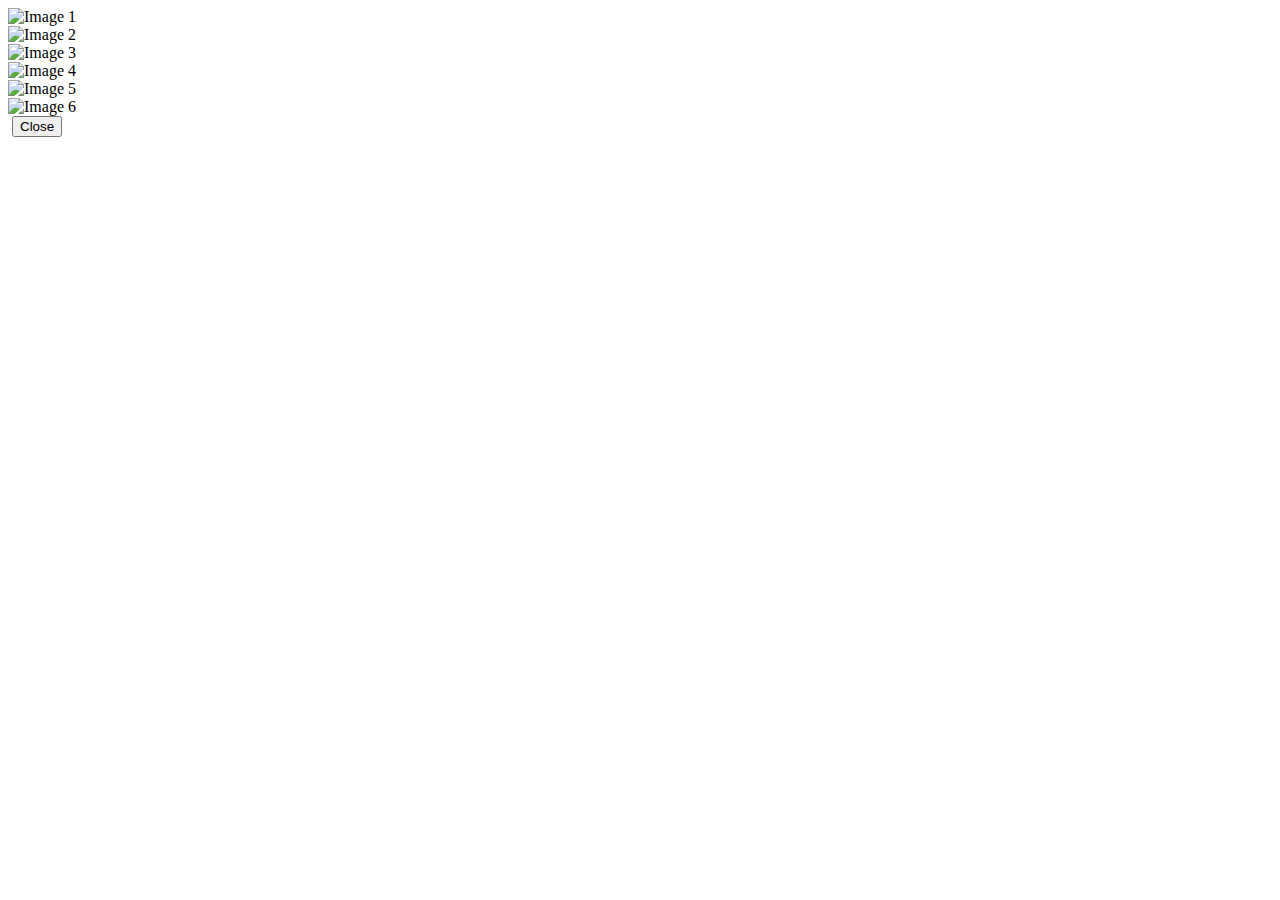
==== Day5/index.html @ 31558178 "Add the HTML content for the image gallery" ====
<!DOCTYPE html>
<html lang="en">
<head>
    <meta charset="UTF-8">
    <meta name="viewport" content="width=device-width, initial-scale=1.0">
    <title>Simple Image Gallery</title>
    <link rel="stylesheet" href="styles.css">
</head>
<body>
    <div class="gallery">
        <div class="gallery-item" onclick="openLightbox(this)">
            <img src="image1.jpg" alt="Image 1">
        </div>
        <div class="gallery-item" onclick="openLightbox(this)">
            <img src="image2.jpg" alt="Image 2">
        </div>
        <div class="gallery-item" onclick="openLightbox(this)">
            <img src="image3.jpg" alt="Image 3">
        </div>
        <div class="gallery-item" onclick="openLightbox(this)">
            <img src="image4.jpg" alt="Image 4">
        </div>
        <div class="gallery-item" onclick="openLightbox(this)">
            <img src="image5.jpg" alt="Image 5">
        </div>
        <div class="gallery-item" onclick="openLightbox(this)">
            <img src="image6.jpg" alt="Image 6">
        </div>
    </div id="lightbox" class="lightbox" style="display:none;">
        <img id="lightbox-image">
        <button onclick="closeLightbox()">Close</button>
    </div>
    <script src="script.js"></script>
</body>
</html>
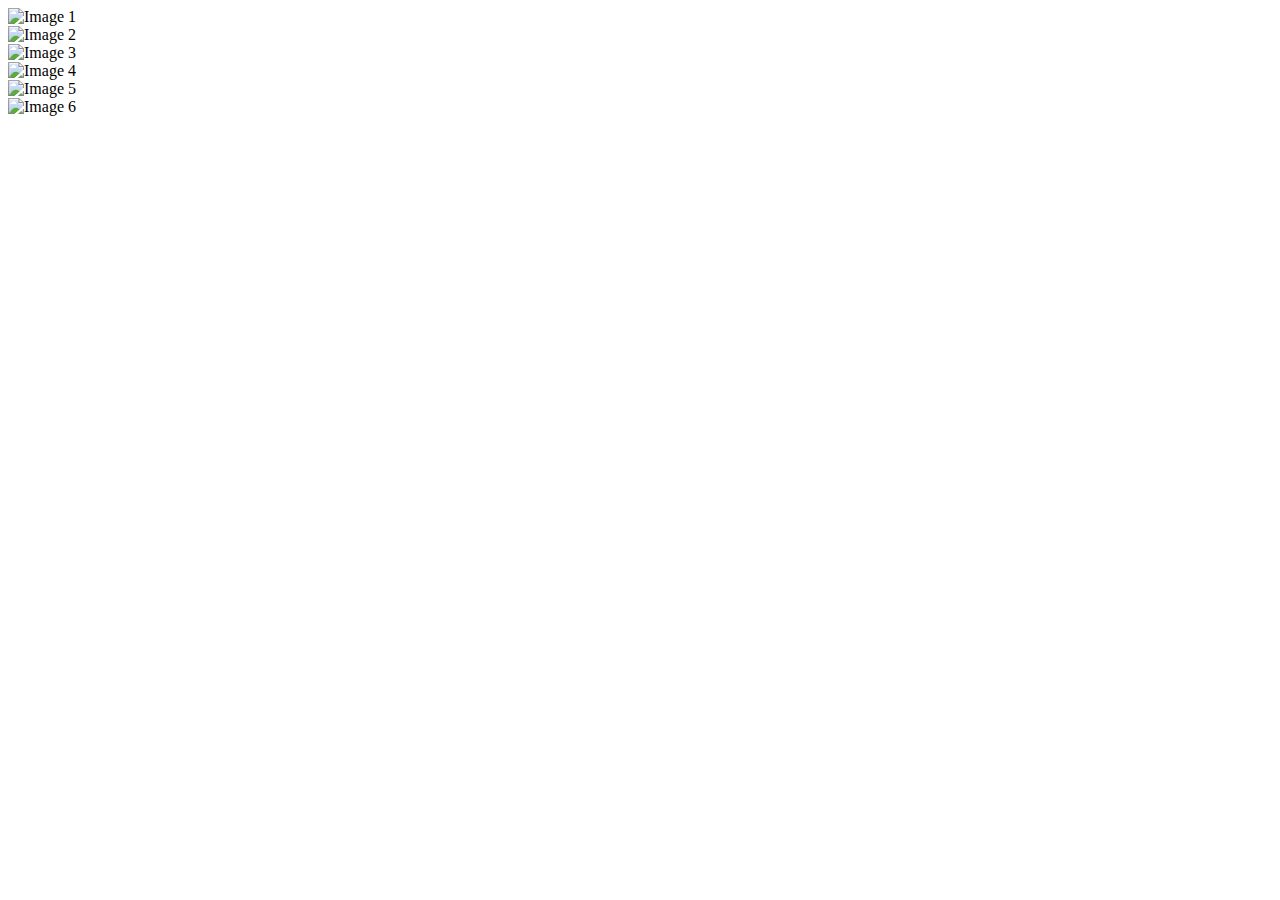
==== commit 77bab2af: "Fix the bug of writing an id in the closing tag" ====
--- a/Day5/index.html
+++ b/Day5/index.html
@@ -1,35 +1,47 @@
 <!DOCTYPE html>
 <html lang="en">
-<head>
-    <meta charset="UTF-8">
-    <meta name="viewport" content="width=device-width, initial-scale=1.0">
+  <head>
+    <meta charset="UTF-8" />
+    <meta name="viewport" content="width=device-width, initial-scale=1.0" />
     <title>Simple Image Gallery</title>
-    <link rel="stylesheet" href="styles.css">
-</head>
-<body>
+    <link rel="stylesheet" href="styles.css" />
+  </head>
+  <body>
     <div class="gallery">
-        <div class="gallery-item" onclick="openLightbox(this)">
-            <img src="image1.jpg" alt="Image 1">
-        </div>
-        <div class="gallery-item" onclick="openLightbox(this)">
-            <img src="image2.jpg" alt="Image 2">
-        </div>
-        <div class="gallery-item" onclick="openLightbox(this)">
-            <img src="image3.jpg" alt="Image 3">
-        </div>
-        <div class="gallery-item" onclick="openLightbox(this)">
-            <img src="image4.jpg" alt="Image 4">
-        </div>
-        <div class="gallery-item" onclick="openLightbox(this)">
-            <img src="image5.jpg" alt="Image 5">
-        </div>
-        <div class="gallery-item" onclick="openLightbox(this)">
-            <img src="image6.jpg" alt="Image 6">
-        </div>
-    </div id="lightbox" class="lightbox" style="display:none;">
-        <img id="lightbox-image">
-        <button onclick="closeLightbox()">Close</button>
+      <div class="gallery-item" onclick="openLightbox(this.children[0].src)">
+        <img src="image1.jpg" alt="Image 1" />
+      </div>
+    </div>
+    <div class="gallery">
+      <div class="gallery-item" onclick="openLightbox(this.children[0].src)">
+        <img src="image2.jpg" alt="Image 2" />
+      </div>
+    </div>
+    <div class="gallery">
+      <div class="gallery-item" onclick="openLightbox(this.children[0].src)">
+        <img src="image3.jpg" alt="Image 3" />
+      </div>
+    </div>
+    <div class="gallery">
+      <div class="gallery-item" onclick="openLightbox(this.children[0].src)">
+        <img src="image4.jpg" alt="Image 4" />
+      </div>
+    </div>
+    <div class="gallery">
+      <div class="gallery-item" onclick="openLightbox(this.children[0].src)">
+        <img src="image5.jpg" alt="Image 5" />
+      </div>
+    </div>
+    <div class="gallery">
+      <div class="gallery-item" onclick="openLightbox(this.children[0].src)">
+        <img src="image6.jpg" alt="Image 6" />
+      </div>
+    </div>
+
+    <div id="lightbox" class="lightbox" style="display: none">
+      <img id="lightbox-image" />
+      <button onclick="closeLightbox()">Close</button>
     </div>
     <script src="script.js"></script>
-</body>
-</html>+  </body>
+</html>
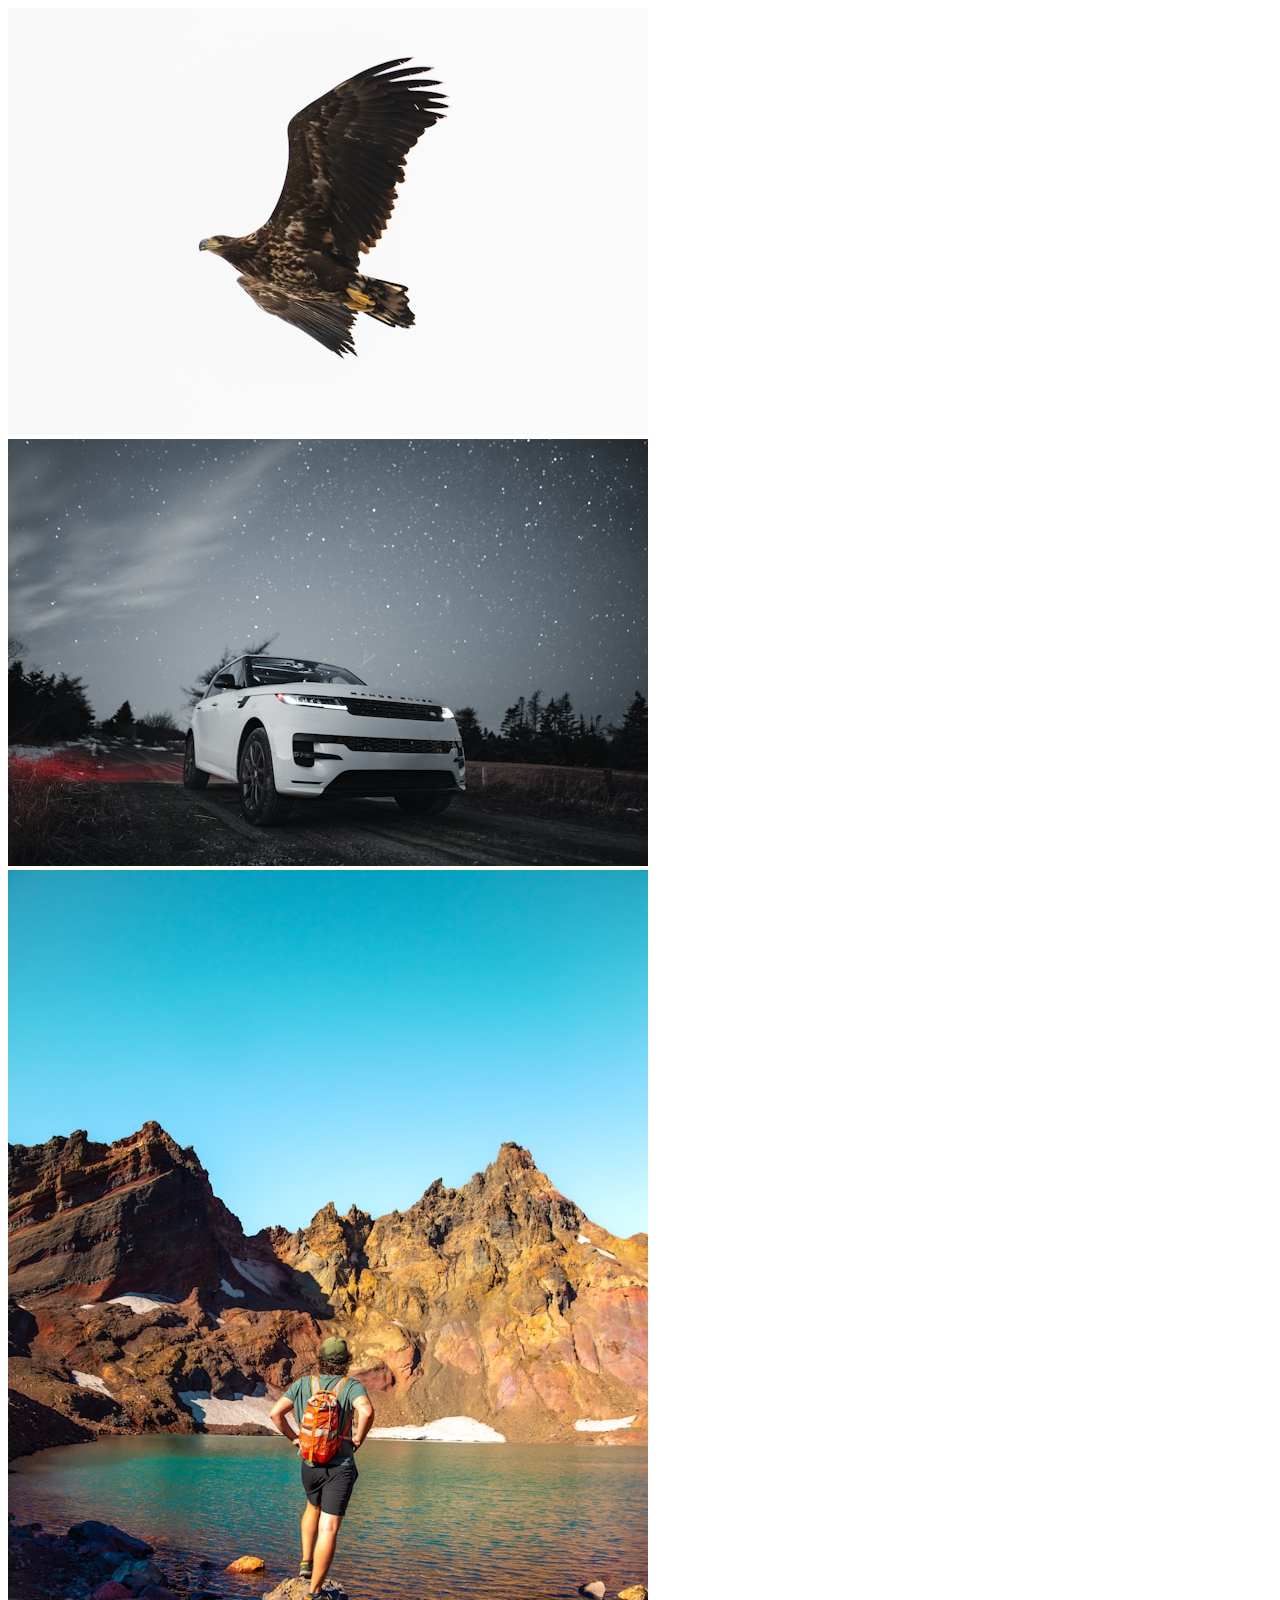
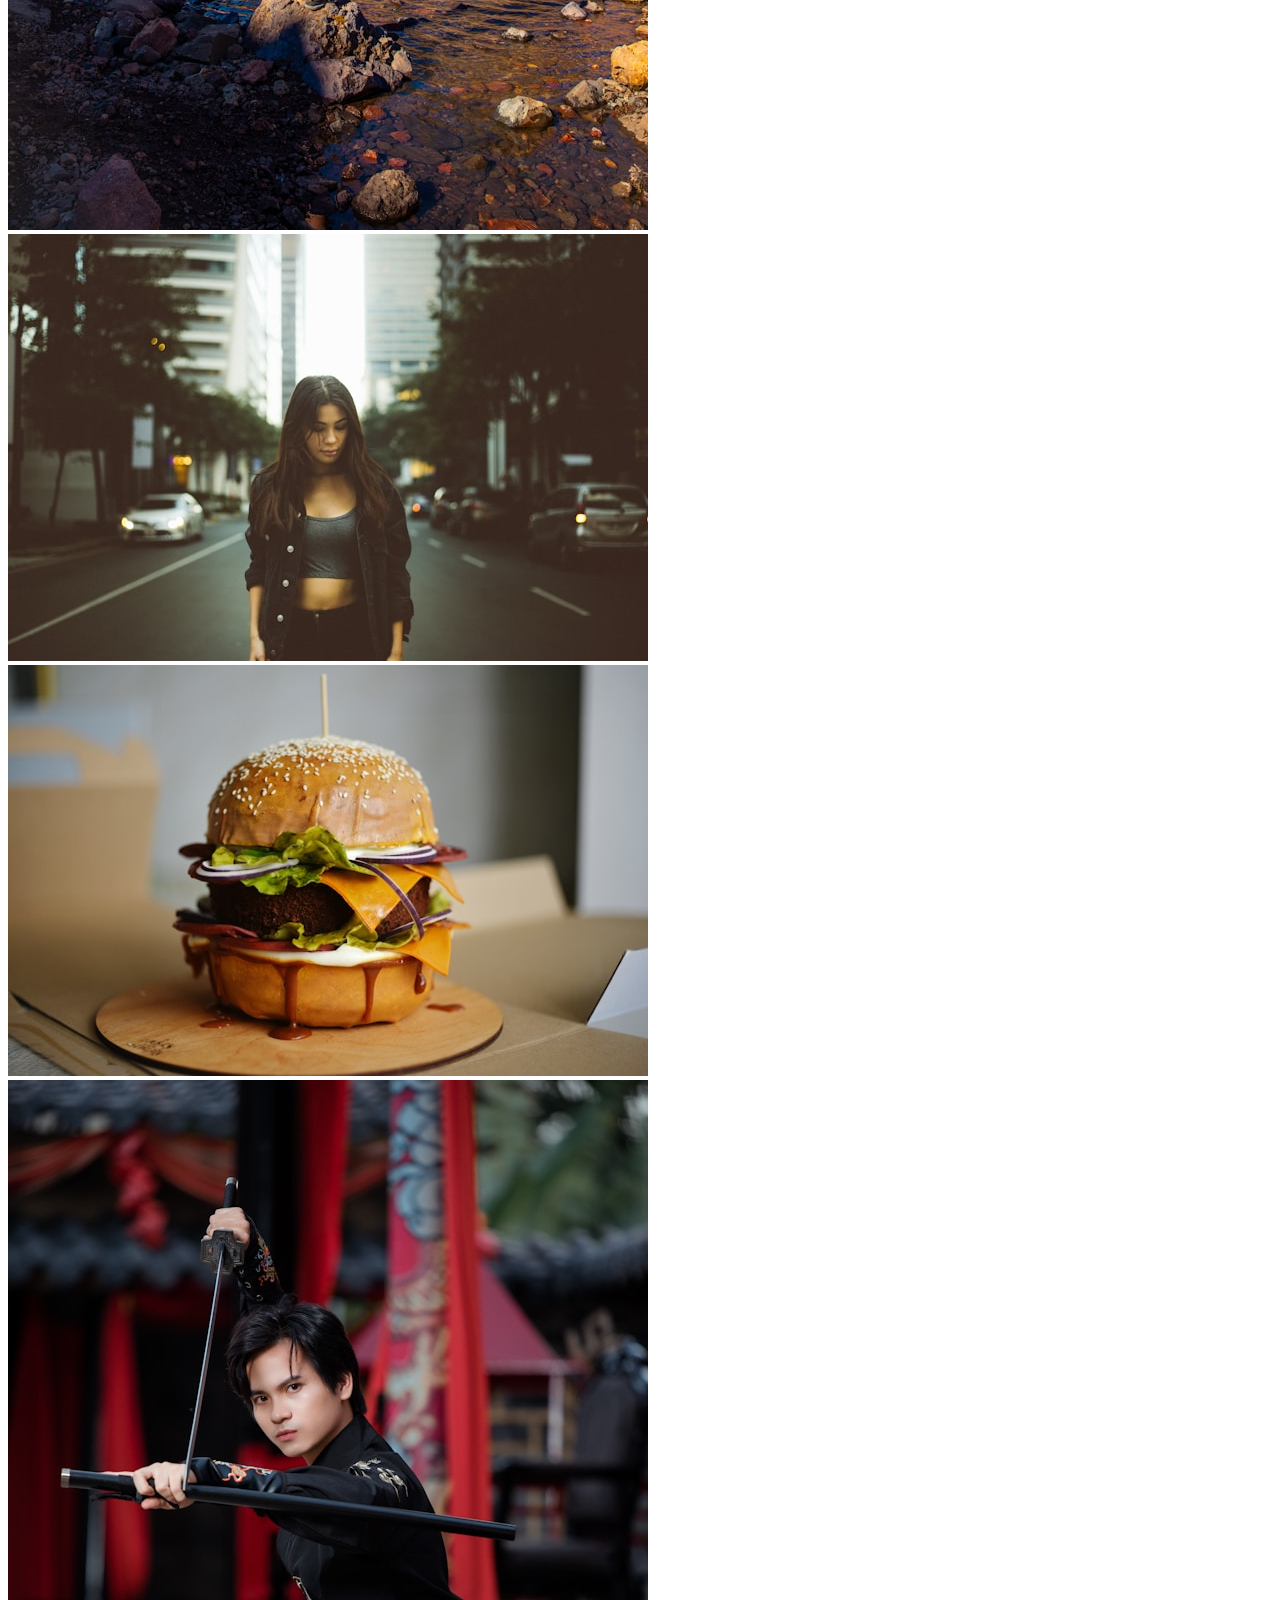
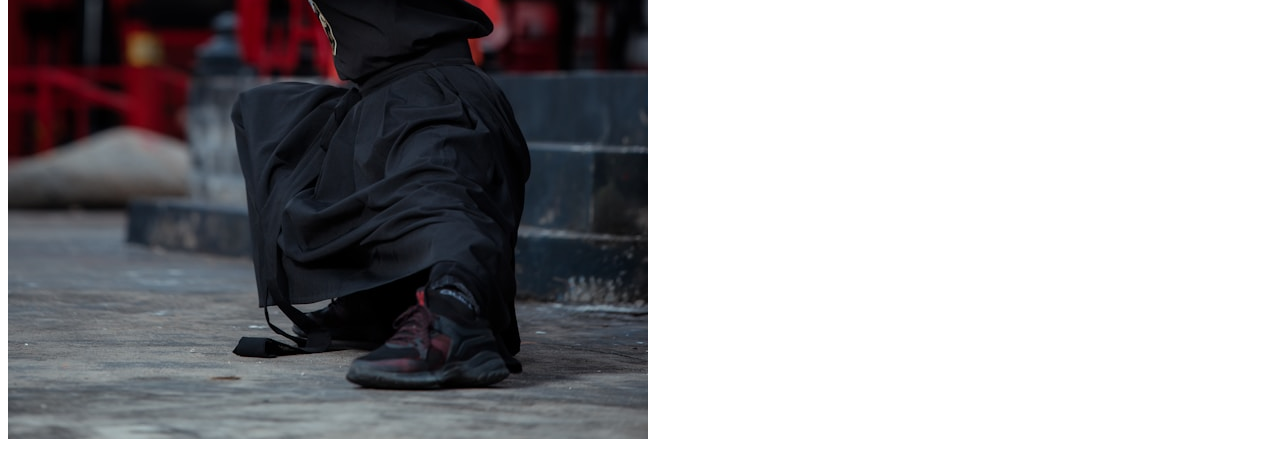
==== commit c81bca2e: "Add the images to the HTML" ====
--- a/Day5/index.html
+++ b/Day5/index.html
@@ -9,32 +9,47 @@
   <body>
     <div class="gallery">
       <div class="gallery-item" onclick="openLightbox(this.children[0].src)">
-        <img src="image1.jpg" alt="Image 1" />
+        <img
+          src="./img/benaja-germann-dQAOdMD-7K8-unsplash.jpg"
+          alt="An eagle soaring"
+        />
       </div>
     </div>
     <div class="gallery">
       <div class="gallery-item" onclick="openLightbox(this.children[0].src)">
-        <img src="image2.jpg" alt="Image 2" />
+        <img
+          src="./img/erik-mclean-5bLHdeBukCo-unsplash.jpg"
+          alt="A Range Rover"
+        />
       </div>
     </div>
     <div class="gallery">
       <div class="gallery-item" onclick="openLightbox(this.children[0].src)">
-        <img src="image3.jpg" alt="Image 3" />
+        <img
+          src="./img/holly-mandarich-3p9zaNwUtv8-unsplash.jpg"
+          alt="A person staring at a mountain"
+        />
       </div>
     </div>
     <div class="gallery">
       <div class="gallery-item" onclick="openLightbox(this.children[0].src)">
-        <img src="image4.jpg" alt="Image 4" />
+        <img
+          src="./img/joshua-ferrer-1VJtJLT1lXo-unsplash.jpg"
+          alt="A lady walking in the middle of the road"
+        />
       </div>
     </div>
     <div class="gallery">
       <div class="gallery-item" onclick="openLightbox(this.children[0].src)">
-        <img src="image5.jpg" alt="Image 5" />
+        <img src="./img/liana-s-GPw17rBXxpk-unsplash.jpg" alt="A hamburger" />
       </div>
     </div>
     <div class="gallery">
       <div class="gallery-item" onclick="openLightbox(this.children[0].src)">
-        <img src="image6.jpg" alt="Image 6" />
+        <img
+          src="./img/thao-lee-ZP2zMMHZrFs-unsplash.jpg"
+          alt="A samurai holding his katana"
+        />
       </div>
     </div>
 
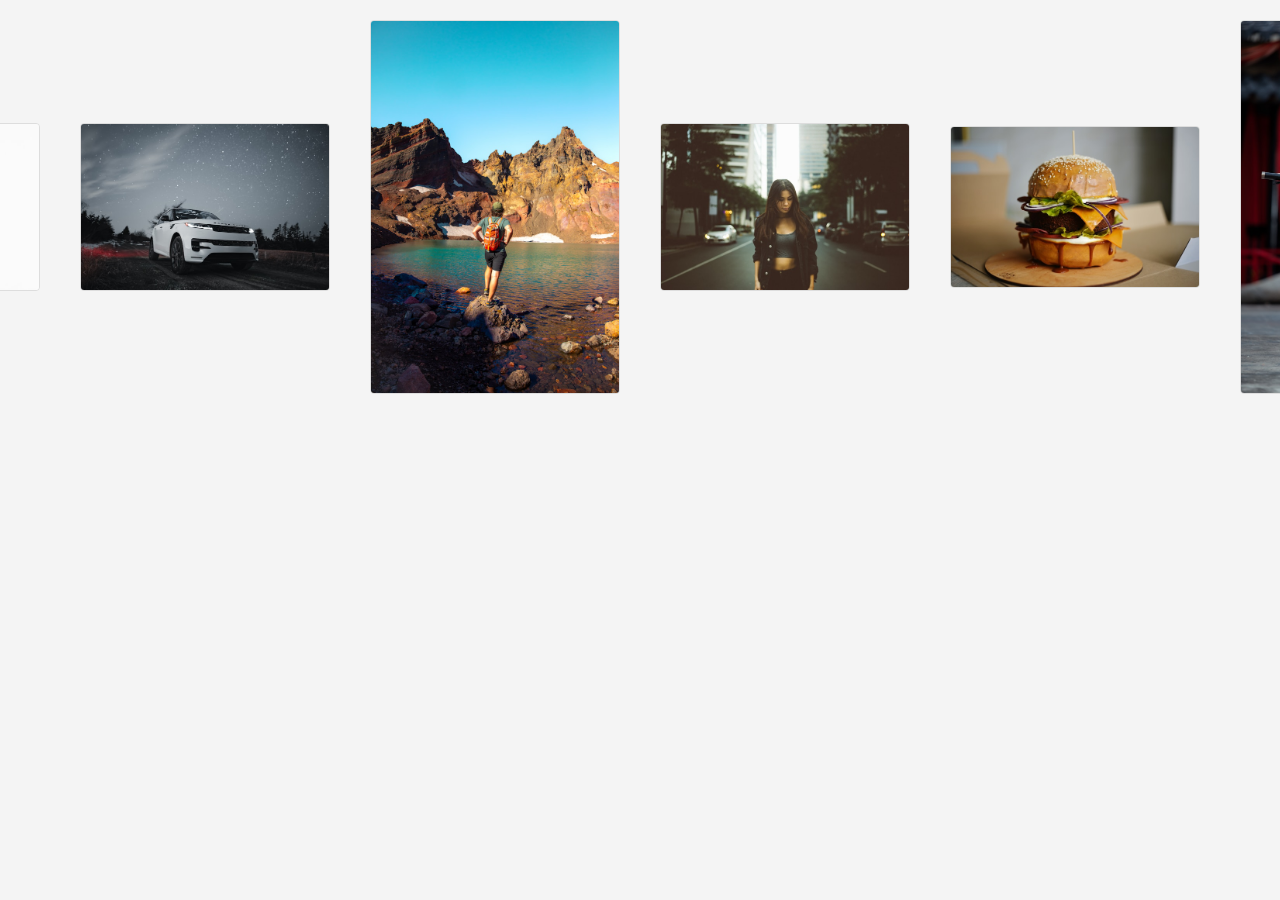
==== commit e744ee7b: "Center image and caption horizontally" ====
--- a/Day5/index.html
+++ b/Day5/index.html
@@ -4,7 +4,7 @@
     <meta charset="UTF-8" />
     <meta name="viewport" content="width=device-width, initial-scale=1.0" />
     <title>Simple Image Gallery</title>
-    <link rel="stylesheet" href="styles.css" />
+    <link rel="stylesheet" href="./styles.css" />
   </head>
   <body>
     <div class="gallery">
--- a/Day5/styles.css
+++ b/Day5/styles.css
@@ -0,0 +1,79 @@
+* {
+  margin: 0;
+  padding: 0;
+  box-sizing: border-box;
+}
+
+body {
+  font-family: Arial, sans-serif;
+  background-color: #f4f4f4;
+  color: #333;
+  line-height: 1.6;
+  margin: 0;
+  padding: 0;
+  display: flex;
+  justify-content: center;
+  align-items: center;
+}
+
+.gallery {
+  display: grid;
+  grid-template-columns: repeat(auto-fill, minmax(250px, 1fr));
+  gap: 10px;
+  padding: 20px;
+}
+
+.gallery-item {
+  cursor: pointer;
+  display: flex;
+  flex-direction: column;
+  align-items: center;
+}
+
+.gallery-item img {
+  width: 100%;
+  height: auto;
+  border: 1px solid #ddd;
+  border-radius: 4px;
+  transition: transform 0.3s ease;
+}
+
+.gallery-item:hover img {
+  transform: scale(1.1);
+}
+
+#lightbox {
+  position: fixed;
+  top: 0;
+  left: 0;
+  width: 100%;
+  height: 100%;
+  background: rgba(0, 0, 0, 0.8);
+  z-index: 1000;
+  display: flex;
+  justify-content: center;
+  align-items: center;
+}
+
+#lightbox-image {
+  max-width: 90%;
+  max-height: 90%;
+  margin: auto;
+  border: 1px solid #ddd;
+  border-radius: 4px;
+}
+
+button {
+  position: fixed;
+  top: 10px;
+  right: 10px;
+  background-color: #fff;
+  border: none;
+  border-radius: 4px;
+  cursor: pointer;
+  transition: background-color 0.3s ease;
+}
+
+button:hover {
+  background-color: #f4f4f4;
+}
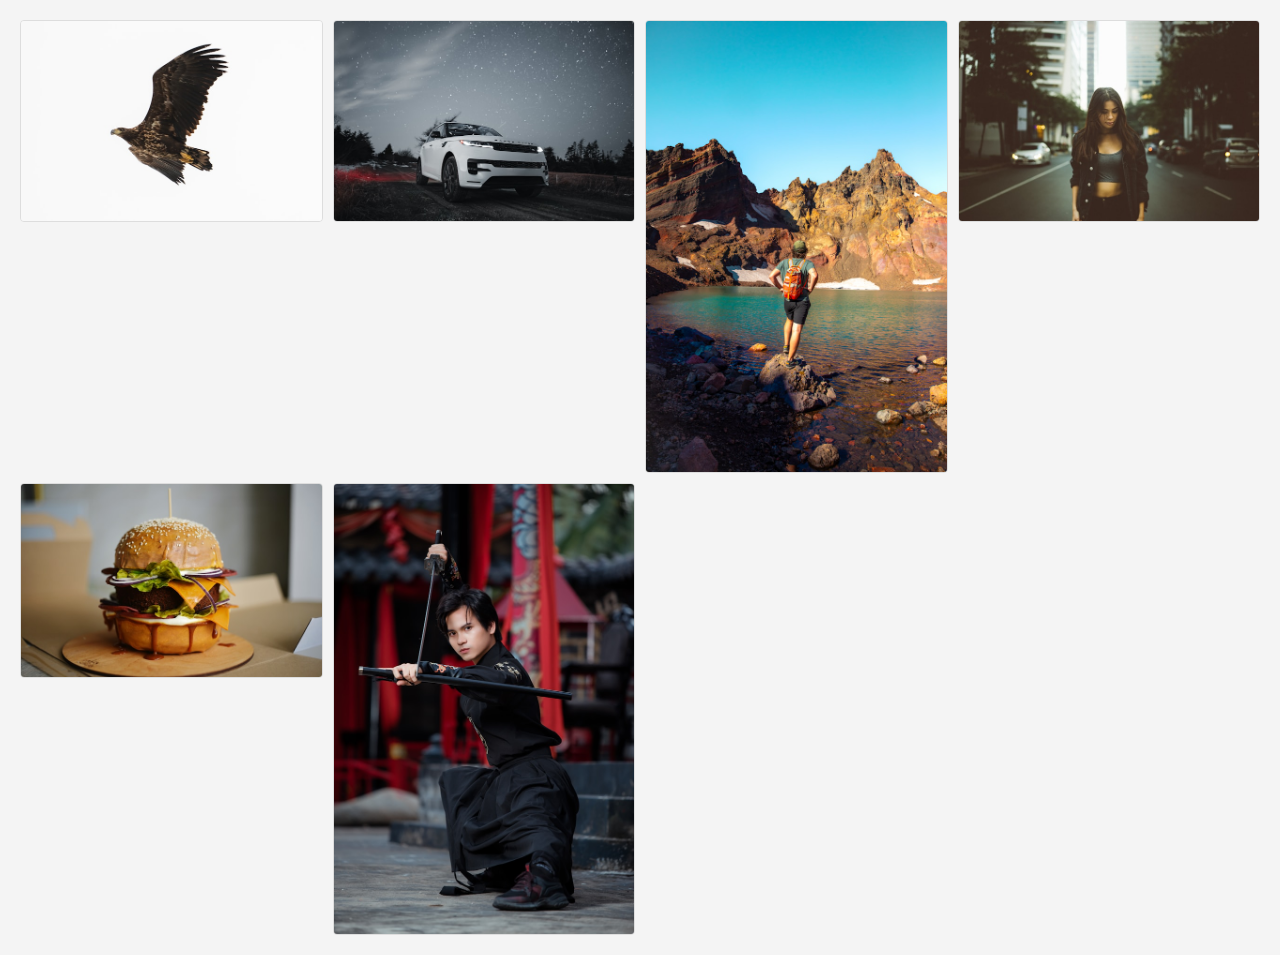
==== commit 0ba94d92: "Consolidate all the gallery-item divs into a single container for better organization" ====
--- a/Day5/index.html
+++ b/Day5/index.html
@@ -14,37 +14,27 @@
           alt="An eagle soaring"
         />
       </div>
-    </div>
-    <div class="gallery">
       <div class="gallery-item" onclick="openLightbox(this.children[0].src)">
         <img
           src="./img/erik-mclean-5bLHdeBukCo-unsplash.jpg"
           alt="A Range Rover"
         />
       </div>
-    </div>
-    <div class="gallery">
       <div class="gallery-item" onclick="openLightbox(this.children[0].src)">
         <img
           src="./img/holly-mandarich-3p9zaNwUtv8-unsplash.jpg"
           alt="A person staring at a mountain"
         />
       </div>
-    </div>
-    <div class="gallery">
       <div class="gallery-item" onclick="openLightbox(this.children[0].src)">
         <img
           src="./img/joshua-ferrer-1VJtJLT1lXo-unsplash.jpg"
           alt="A lady walking in the middle of the road"
         />
       </div>
-    </div>
-    <div class="gallery">
       <div class="gallery-item" onclick="openLightbox(this.children[0].src)">
         <img src="./img/liana-s-GPw17rBXxpk-unsplash.jpg" alt="A hamburger" />
       </div>
-    </div>
-    <div class="gallery">
       <div class="gallery-item" onclick="openLightbox(this.children[0].src)">
         <img
           src="./img/thao-lee-ZP2zMMHZrFs-unsplash.jpg"
@@ -52,11 +42,6 @@
         />
       </div>
     </div>
-
-    <div id="lightbox" class="lightbox" style="display: none">
-      <img id="lightbox-image" />
-      <button onclick="closeLightbox()">Close</button>
-    </div>
     <script src="script.js"></script>
   </body>
 </html>
--- a/Day5/styles.css
+++ b/Day5/styles.css
@@ -18,7 +18,7 @@
 
 .gallery {
   display: grid;
-  grid-template-columns: repeat(auto-fill, minmax(250px, 1fr));
+  grid-template-columns: repeat(auto-fit, minmax(250px, 1fr));
   gap: 10px;
   padding: 20px;
 }
@@ -39,7 +39,7 @@
 }
 
 .gallery-item:hover img {
-  transform: scale(1.1);
+  transform: scale(1.05);
 }
 
 #lightbox {
@@ -67,7 +67,7 @@
   position: fixed;
   top: 10px;
   right: 10px;
-  background-color: #fff;
+  background: #fff;
   border: none;
   border-radius: 4px;
   cursor: pointer;
@@ -75,5 +75,23 @@
 }
 
 button:hover {
-  background-color: #f4f4f4;
+  background: #f4f4f4;
 }
+
+@media (max-width: 1200px) {
+  .gallery {
+    grid-template-columns: 1fr;
+  }
+}
+
+@media (min-width: 1201px) and (max-width: 768px) {
+  .gallery {
+    grid-template-columns: repeat(3, 1fr);
+  }
+}
+
+@media (min-width: 769px) {
+  .gallery {
+    grid-template-columns: repeat(4, 1fr);
+  }
+}
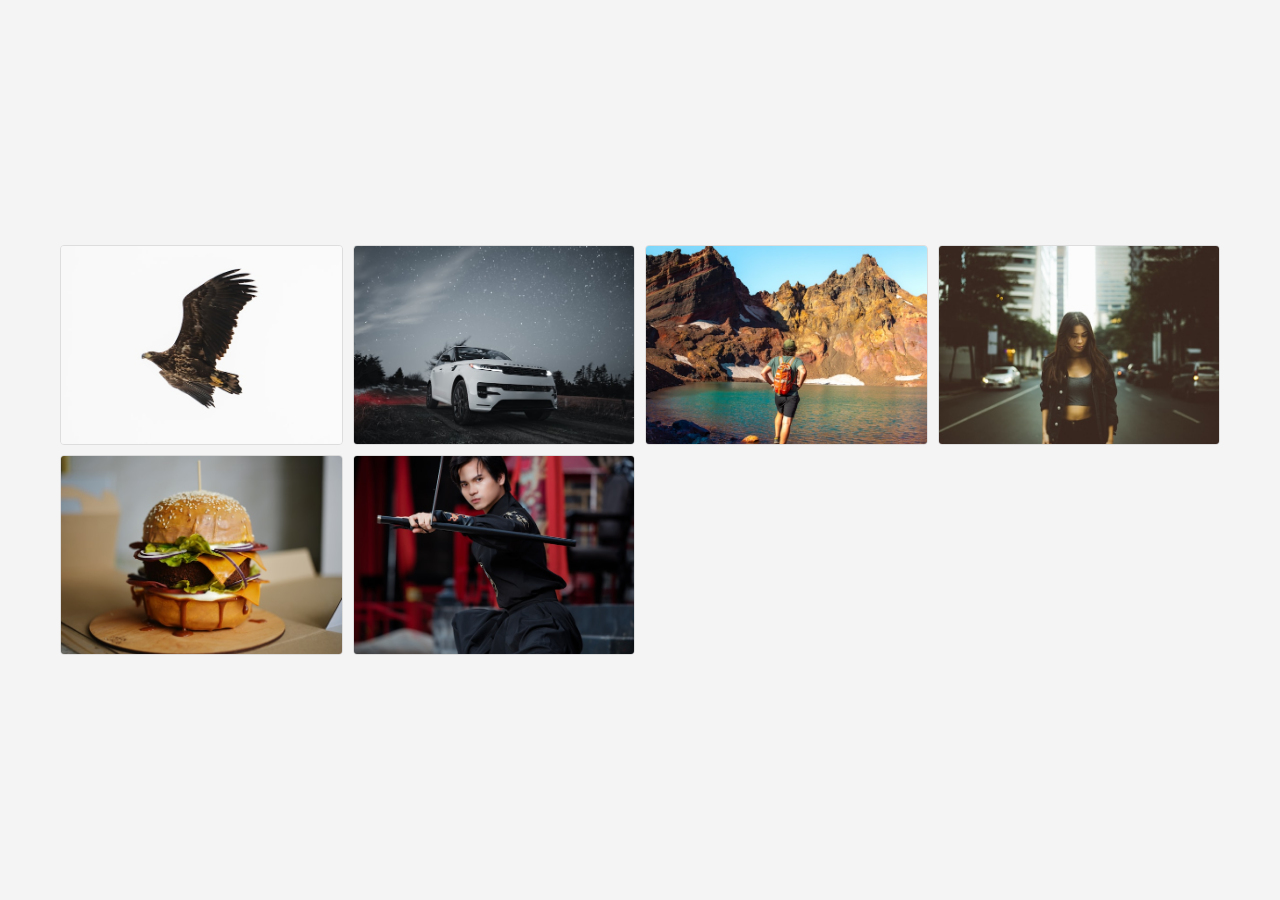
==== commit f79ca592: "Add the functionality for the lightbox effect" ====
--- a/Day5/index.html
+++ b/Day5/index.html
@@ -42,6 +42,11 @@
         />
       </div>
     </div>
+
+    <div id="lightbox" class="lightbox" style="display: none">
+      <img id="lightbox-image" />
+      <button id="close-button">Close</button>
+    </div>
     <script src="script.js"></script>
   </body>
 </html>
--- a/Day5/styles.css
+++ b/Day5/styles.css
@@ -11,6 +11,7 @@
   line-height: 1.6;
   margin: 0;
   padding: 0;
+  min-height: 100vh;
   display: flex;
   justify-content: center;
   align-items: center;
@@ -21,6 +22,9 @@
   grid-template-columns: repeat(auto-fit, minmax(250px, 1fr));
   gap: 10px;
   padding: 20px;
+  width: 100%;
+  max-width: 1200px;
+  margin: 0 auto;
 }
 
 .gallery-item {
@@ -28,11 +32,14 @@
   display: flex;
   flex-direction: column;
   align-items: center;
+  overflow: hidden;
+  height: 200px;
 }
 
 .gallery-item img {
   width: 100%;
-  height: auto;
+  height: 100%;
+  object-fit: cover;
   border: 1px solid #ddd;
   border-radius: 4px;
   transition: transform 0.3s ease;
@@ -78,20 +85,14 @@
   background: #f4f4f4;
 }
 
-@media (max-width: 1200px) {
+@media (max-width: 768px) {
+  .gallery {
+    grid-template-columns: repeat(2, 1fr);
+  }
+}
+
+@media (max-width: 480px) {
   .gallery {
     grid-template-columns: 1fr;
   }
 }
-
-@media (min-width: 1201px) and (max-width: 768px) {
-  .gallery {
-    grid-template-columns: repeat(3, 1fr);
-  }
-}
-
-@media (min-width: 769px) {
-  .gallery {
-    grid-template-columns: repeat(4, 1fr);
-  }
-}
